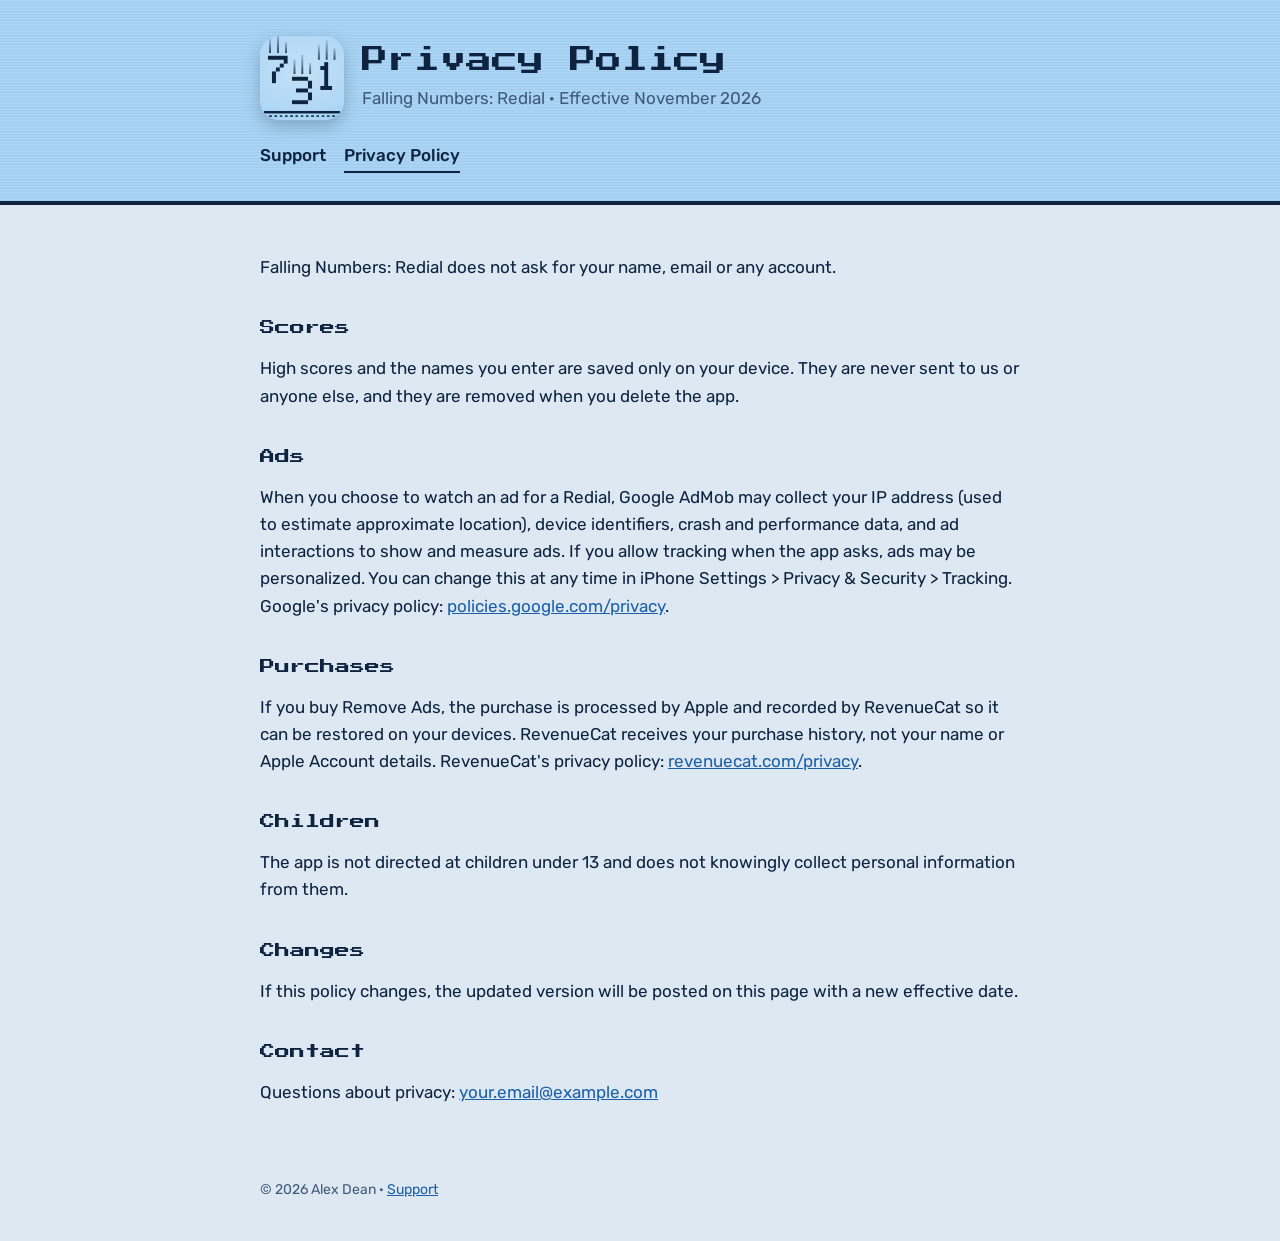
==== privacy.html @ 5bd40172 "Add files via upload" ====
<!DOCTYPE html>
<html lang="en">
<head>
<meta charset="utf-8">
<meta name="viewport" content="width=device-width,initial-scale=1">
<title>Falling Numbers: Redial — Privacy Policy</title>
<link rel="icon" href="icon.png">
<link rel="preconnect" href="https://fonts.googleapis.com">
<link href="https://fonts.googleapis.com/css2?family=Press+Start+2P&family=Rubik:wght@400;500&display=swap" rel="stylesheet">
<link rel="stylesheet" href="style.css">
</head>
<body>
<header>
  <div class="wrap">
    <div class="brand">
      <img src="icon.png" alt="Falling Numbers: Redial app icon">
      <div>
        <h1>Privacy Policy</h1>
        <p class="tag">Falling Numbers: Redial · Effective November 2026</p>
      </div>
    </div>
    <nav><a href="index.html">Support</a><a href="privacy.html" aria-current="page">Privacy Policy</a></nav>
  </div>
</header>
<main>
  <div class="wrap">
    <p>Falling Numbers: Redial does not ask for your name, email or any account.</p>

    <h2>Scores</h2>
    <p>High scores and the names you enter are saved only on your device. They are never sent to us or anyone else, and they are removed when you delete the app.</p>

    <h2>Ads</h2>
    <p>When you choose to watch an ad for a Redial, Google AdMob may collect your IP address (used to estimate approximate location), device identifiers, crash and performance data, and ad interactions to show and measure ads. If you allow tracking when the app asks, ads may be personalized. You can change this at any time in iPhone Settings &gt; Privacy &amp; Security &gt; Tracking. Google's privacy policy: <a href="https://policies.google.com/privacy">policies.google.com/privacy</a>.</p>

    <h2>Purchases</h2>
    <p>If you buy Remove Ads, the purchase is processed by Apple and recorded by RevenueCat so it can be restored on your devices. RevenueCat receives your purchase history, not your name or Apple Account details. RevenueCat's privacy policy: <a href="https://www.revenuecat.com/privacy">revenuecat.com/privacy</a>.</p>

    <h2>Children</h2>
    <p>The app is not directed at children under 13 and does not knowingly collect personal information from them.</p>

    <h2>Changes</h2>
    <p>If this policy changes, the updated version will be posted on this page with a new effective date.</p>

    <h2>Contact</h2>
    <p>Questions about privacy: <a href="mailto:your.email@example.com">your.email@example.com</a></p>
  </div>
</main>
<footer><div class="wrap">© 2026 Alex Dean · <a href="index.html">Support</a></div></footer>
</body>
</html>
---- style.css ----
/* Falling Numbers: Redial — support site. Blue-backlit LCD look from the game. */
:root{--bg:#dde8f2;--lcd:#a9d4f5;--ink:#0d2340;--muted:#3f5a78;--card:#f4f8fb;--line:#0d2340}
*{box-sizing:border-box;min-width:0}
body{margin:0;background:var(--bg);color:var(--ink);font:17px/1.6 Rubik,system-ui,-apple-system,sans-serif}
a{color:#1a5fa8}
a:focus-visible{outline:3px solid #4fb4ff;outline-offset:2px}
header{background:var(--lcd);border-bottom:4px solid var(--line);padding:36px max(5vw,16px) 28px;
  background-image:repeating-linear-gradient(0deg,rgba(0,0,40,.04) 0 1px,transparent 1px 3px)}
.wrap{max-width:760px;margin:0 auto}
.brand{display:flex;align-items:center;gap:18px}
.brand img{width:84px;height:84px;border-radius:19px;box-shadow:0 6px 16px rgba(13,35,64,.25)}
h1{font:400 clamp(18px,4vw,26px)/1.3 "Press Start 2P",monospace;margin:0}
.tag{margin:8px 0 0;color:var(--muted)}
nav{display:flex;gap:18px;flex-wrap:wrap;margin-top:22px;font-weight:500}
nav a{color:var(--ink);text-decoration:none;border-bottom:2px solid transparent;padding-bottom:2px}
nav a[aria-current]{border-color:var(--ink)}
main{padding:32px max(5vw,16px) 56px}
h2{font:400 15px/1.4 "Press Start 2P",monospace;margin:36px 0 12px}
.card{background:var(--card);border:2px solid var(--line);border-radius:10px;padding:18px 20px}
.contact{font-size:19px;font-weight:500}
details{border-bottom:1px solid #b9cbdc;padding:12px 0}
summary{cursor:pointer;font-weight:500}
details p{margin:8px 0 0}
footer{color:var(--muted);font-size:14px;padding:0 max(5vw,16px) 40px}
@media(max-width:600px){.brand img{width:64px;height:64px;border-radius:14px}}
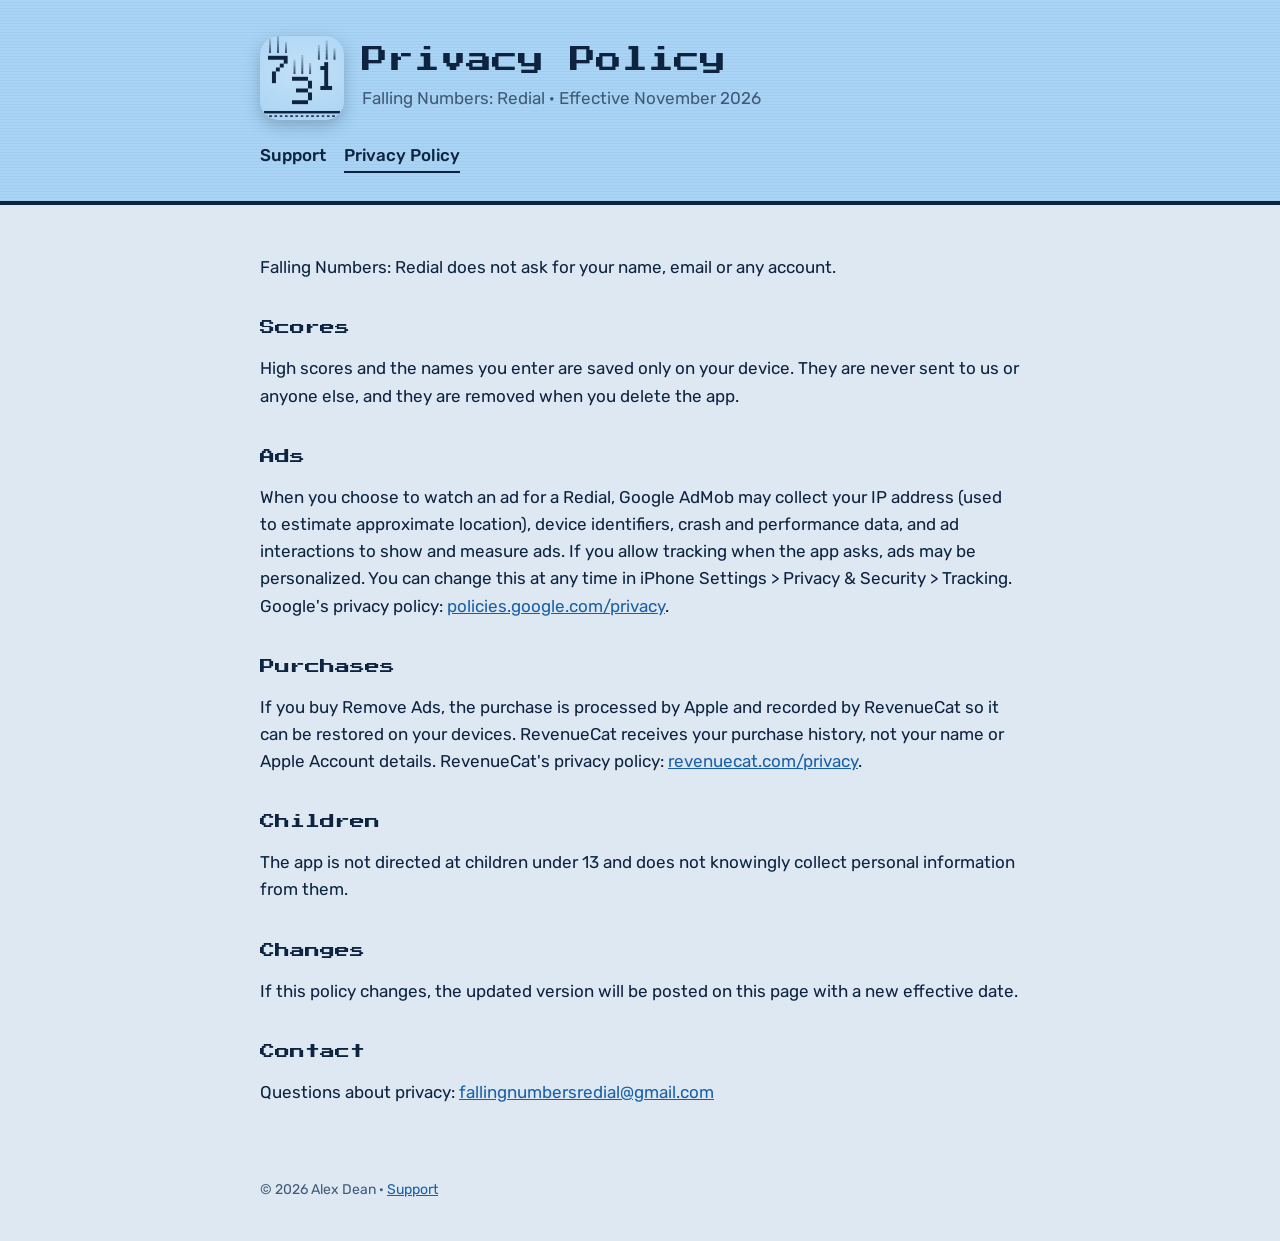
==== commit 4147a1aa: "Add files via upload" ====
--- a/privacy.html
+++ b/privacy.html
@@ -42,7 +42,7 @@
     <p>If this policy changes, the updated version will be posted on this page with a new effective date.</p>
 
     <h2>Contact</h2>
-    <p>Questions about privacy: <a href="mailto:your.email@example.com">your.email@example.com</a></p>
+    <p>Questions about privacy: <a href="mailto:fallingnumbersredial@gmail.com">fallingnumbersredial@gmail.com</a></p>
   </div>
 </main>
 <footer><div class="wrap">© 2026 Alex Dean · <a href="index.html">Support</a></div></footer>
